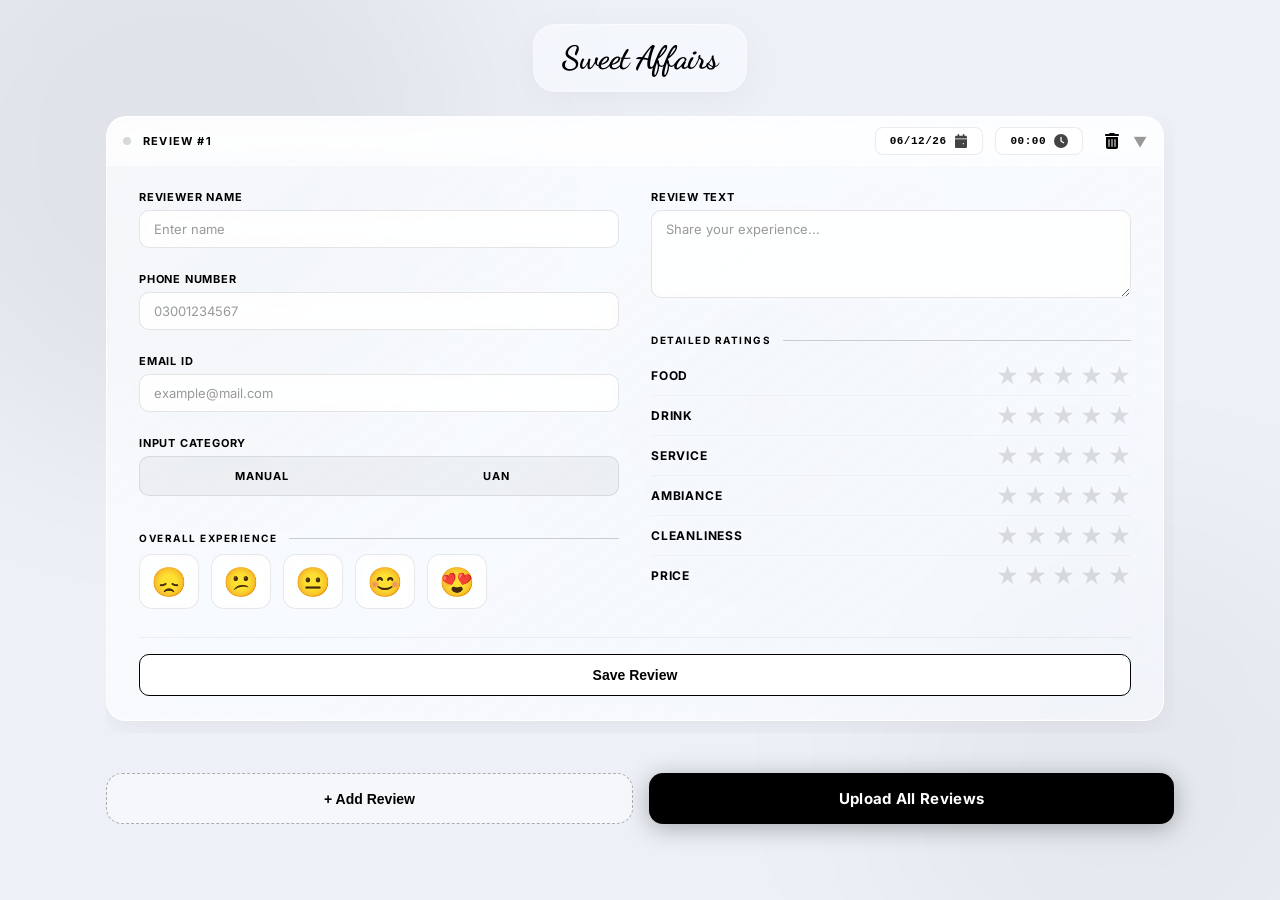
==== app/static/inputform/index.html @ 7439e9b3 "Initial commit: Survey Nexalyze FastAPI application Co-Authored-By: Claude Sonnet 4.6 <noreply@anthr" ====
<!DOCTYPE html>
<html lang="en">

<head>
    <meta charset="UTF-8">
    <meta name="viewport" content="width=device-width, initial-scale=1.0">
    <title>SentiPulse Review Form</title>
    <link rel="preconnect" href="https://fonts.googleapis.com">
    <link rel="preconnect" href="https://fonts.gstatic.com" crossorigin>
    <link
        href="https://fonts.googleapis.com/css2?family=Inter:wght@400;500;600;700;800&family=Dancing+Script:wght@700&display=swap"
        rel="stylesheet">
    <link rel="stylesheet" href="style.css">
    <script src="config.js"></script>
</head>

<body>

    <!-- BACKGROUND ORBS (give the glass cards something to blur over) -->
    <div class="bg-orbs" aria-hidden="true">
        <div class="bg-orb bg-orb--1"></div>
        <div class="bg-orb bg-orb--2"></div>
        <div class="bg-orb bg-orb--3"></div>
    </div>

    <div class="container">

        <!-- LOGO -->
        <div class="logo-section">
            <div class="logo-glass-card">
                <span class="logo-text">Sweet Affairs</span>
            </div>
        </div>

        <!-- REVIEWS WRAPPER -->
        <div id="reviewsWrapper">
            <!-- Review cards are injected here by JS -->
        </div>

        <!-- GLOBAL ACTIONS -->
        <div class="global-actions">
            <button type="button" id="addMoreBtn">+ Add Review</button>
            <button type="button" id="submitAllBtn">Upload All Reviews</button>
        </div>

        <!-- SUCCESS MODAL -->
        <div id="successModal" class="modal">
            <div class="modal-content glass-card">
                <div class="success-icon-wrap">
                    <span class="success-icon">✨</span>
                </div>
                <h3>All Done!</h3>
                <p id="finalStatus">Your reviews have been processed.</p>
                <div class="modal-actions" style="margin-top: 20px;">
                    <button type="button" id="closeSuccess" class="btn-primary">Close Tab</button>
                </div>
            </div>
        </div>

        <!-- DELETE CONFIRMATION MODAL -->
        <div id="deleteModal" class="modal">
            <div class="modal-content glass-card">

                <h3>Delete Review?</h3>
                <p>This action cannot be undone. Are you sure you want to remove this review?</p>
                <div class="modal-actions">
                    <button type="button" id="cancelDelete" class="btn-secondary">Cancel</button>
                    <button type="button" id="confirmDelete" class="btn-danger">Delete</button>
                </div>
            </div>
        </div>

        <!-- UPLOAD CONFIRMATION MODAL -->
        <div id="confirmUploadModal" class="modal">
            <div class="modal-content glass-card">
                <h3>Ready to Upload?</h3>
                <p>Wait! Once uploaded, these reviews cannot be Modified/Deleted. Are you sure you want to proceed?</p>
                <div class="modal-actions">
                    <button type="button" id="cancelUpload" class="btn-secondary">Wait, No</button>
                    <button type="button" id="confirmUpload" class="btn-primary">Yes, Upload</button>
                </div>
            </div>
        </div>

        <!-- EXPORT CHOICE MODAL -->
        <div id="confirmExportModal" class="modal">
            <div class="modal-content glass-card">
                <div class="success-icon-wrap" style="background: rgba(0,0,0,0.03);">
                    <span style="font-size: 32px;">📊</span>
                </div>
                <h3>Export to Excel?</h3>
                <p>Would you like to export these current reviews to an Excel file before finishing?</p>
                <div class="modal-actions">
                    <button type="button" id="skipExport" class="btn-secondary">No, Skip</button>
                    <button type="button" id="proceedWithExport" class="btn-primary">Yes, Export</button>
                </div>
            </div>
        </div>
    </div> <!-- End container -->

    <!-- ERROR MODAL -->
    <div id="errorModal" class="modal">
        <div class="modal-content glass-card">
            <div class="error-icon-wrap">
                <span class="error-icon">✕</span>
            </div>
            <h3>Submission Failed</h3>
            <p id="errorModalMessage">Something went wrong while saving your reviews.</p>
            <div class="modal-actions">
                <button type="button" id="closeError" class="btn-primary">Try Again</button>
            </div>
        </div>
    </div>

    <script src="script.js"></script>
</body>

</html>
---- app/static/inputform/style.css ----
/* ============================================================
   SENTIPULSE REVIEW FORM — GLASSMORPHISM WHITE THEME
   All color accents driven by CSS variables set from config.js
   ============================================================ */

/* ===== CSS VARIABLES (defaults, overridden by config.js) ===== */
:root {
    --primary: #000000;
    --primary-rgb: 0, 0, 0;
}

/* ===== RESET ===== */
* {
    margin: 0;
    padding: 0;
    box-sizing: border-box;
    outline: none;
    /* Remove focus outlines */
    -webkit-tap-highlight-color: transparent;
    /* Remove mobile tap highlight */
}

*:focus {
    outline: none !important;
}

/* ===== BODY ===== */
body {
    background-color: #edf1f7;
    color: #000;
    font-family: 'Inter', 'Segoe UI', -apple-system, sans-serif;
    height: 100vh;
    overflow: hidden;
    padding: 0;
    margin: 0;
    font-size: 14px;
    position: relative;
}

/* ===== BACKGROUND ORBS (liquid glass foundation) ===== */
.bg-orbs {
    position: fixed;
    inset: 0;
    pointer-events: none;
    z-index: 0;
    overflow: hidden;
}

.bg-orb {
    position: absolute;
    border-radius: 50%;
    filter: blur(90px);
}

.bg-orb--1 {
    width: 600px;
    height: 600px;
    top: -150px;
    left: -120px;
    background: rgba(0, 0, 0, 0.05);
}

.bg-orb--2 {
    width: 500px;
    height: 500px;
    bottom: -120px;
    right: -100px;
    background: rgba(0, 0, 0, 0.03);
}

.bg-orb--3 {
    width: 350px;
    height: 350px;
    top: 45%;
    left: 60%;
    transform: translate(-50%, -50%);
    background: rgba(0, 0, 0, 0.02);
}

/* ===== CONTAINER ===== */
.container {
    max-width: 1100px;
    height: 100vh;
    margin: 0 auto;
    position: relative;
    z-index: 1;
    display: flex;
    flex-direction: column;
    padding: 24px 16px;
    box-sizing: border-box;
}

#reviewsWrapper {
    flex: 0 1 auto;
    /* Allow shrink if needed, but don't force grow */
    max-height: calc(100vh - 250px);
    /* Leave space for logo and buttons */
    overflow-y: auto;
    padding-right: 10px;
    margin-bottom: 20px;
    border-radius: 12px;
    /* Custom Scrollbar */
    scrollbar-width: thin;
    scrollbar-color: rgba(var(--primary-rgb), 0.2) transparent;
}

#reviewsWrapper::-webkit-scrollbar {
    width: 6px;
}

#reviewsWrapper::-webkit-scrollbar-track {
    background: transparent;
}

#reviewsWrapper::-webkit-scrollbar-thumb {
    background: rgba(var(--primary-rgb), 0.15);
    border-radius: 10px;
}

#reviewsWrapper::-webkit-scrollbar-thumb:hover {
    background: rgba(var(--primary-rgb), 0.3);
}

/* ===== LOGO ===== */
.logo-section {
    text-align: center;
    margin-bottom: 24px;
    display: flex;
    justify-content: center;
}

.logo-glass-card {
    background: rgba(255, 255, 255, 0.45);
    backdrop-filter: blur(20px) saturate(160%);
    -webkit-backdrop-filter: blur(20px) saturate(160%);
    border: 1px solid rgba(255, 255, 255, 0.4);
    padding: 14px 28px;
    border-radius: 22px;
    display: inline-flex;
    align-items: center;
    justify-content: center;
    box-shadow:
        0 10px 40px rgba(0, 0, 0, 0.04),
        0 2px 8px rgba(0, 0, 0, 0.02);
}

.logo-text {
    font-family: 'Dancing Script', cursive;
    font-size: 32px;
    font-weight: 700;
    color: #000;
    letter-spacing: -0.5px;
    display: block;
    line-height: 1.2;
}

/* ===== PAGE HEADER ===== */
.page-header {
    text-align: center;
    margin-bottom: 32px;
}

.page-restaurant-name {
    font-size: 18px;
    font-weight: 800;
    color: #000;
    letter-spacing: -0.3px;
    margin-bottom: 4px;
}

.page-subtext {
    font-size: 11px;
    color: #000;
    font-weight: 500;
    letter-spacing: 0.4px;
}

/* ===== REVIEW CARD — LIQUID GLASS ===== */
.review-card {
    background: linear-gradient(145deg,
            rgba(255, 255, 255, 0.72) 0%,
            rgba(255, 255, 255, 0.50) 100%);
    backdrop-filter: blur(28px) saturate(180%);
    -webkit-backdrop-filter: blur(28px) saturate(180%);
    border: 1px solid rgba(255, 255, 255, 0.85);
    border-radius: 20px;
    margin-bottom: 12px;
    overflow: hidden;
    transition: border-color 0.3s ease, box-shadow 0.3s ease;
    box-shadow:
        0 8px 32px rgba(0, 0, 0, 0.05),
        0 1px 2px rgba(0, 0, 0, 0.02),
        inset 0 1px 0 rgba(255, 255, 255, 0.8),
        inset 0 -1px 0 rgba(255, 255, 255, 0.2);
}

.review-card:hover {
    border-color: rgba(var(--primary-rgb), 0.35);
    box-shadow:
        0 12px 48px rgba(0, 0, 0, 0.11),
        0 2px 8px rgba(0, 0, 0, 0.05),
        inset 0 1px 0 rgba(255, 255, 255, 1),
        inset 0 -1px 0 rgba(255, 255, 255, 0.4);
}

.review-card.completed {
    border-color: rgba(var(--primary-rgb), 0.28);
}

.review-card.has-error {
    border-color: rgba(239, 68, 68, 0.40) !important;
    box-shadow:
        0 8px 32px rgba(239, 68, 68, 0.08),
        0 2px 8px rgba(0, 0, 0, 0.05),
        inset 0 1px 0 rgba(255, 255, 255, 1) !important;
}

/* ===== CARD HEADER ===== */
.card-header {
    display: flex;
    justify-content: space-between;
    align-items: center;
    padding: 10px 16px;
    cursor: pointer;
    background: rgba(255, 255, 255, 0.35);
    border-bottom: 1px solid rgba(255, 255, 255, 0.55);
    user-select: none;
    backdrop-filter: blur(12px);
    -webkit-backdrop-filter: blur(12px);
    white-space: nowrap;
    /* Prevent items from wrapping to new lines */
    gap: 8px;
}

.header-right {
    display: flex;
    align-items: center;
    gap: 8px;
    flex-shrink: 0;
}

.btn-delete {
    background: none;
    border: none;
    font-size: 16px;
    cursor: pointer;
    padding: 6px;
    border-radius: 8px;
    transition: all 0.2s ease;
    opacity: 1;
    display: flex;
    align-items: center;
    justify-content: center;
}

.btn-delete:hover {
    background: rgba(0, 0, 0, 0.05);
    transform: scale(1.1);
}

/* Custom SVG-like Bin Icon */
.btn-delete::before {
    content: "";
    width: 14px;
    height: 16px;
    background-color: currentColor;
    mask: url("data:image/svg+xml,%3Csvg xmlns='http://www.w3.org/2000/svg' viewBox='0 0 448 512'%3E%3Cpath d='M135.2 17.7C140.6 6.8 151.7 0 163.8 0H284.2c12.1 0 23.2 6.8 28.6 17.7L320 32h96c17.7 0 32 14.3 32 32s-14.3 32-32 32H32C14.3 96 0 81.7 0 64S14.3 32 32 32h96l7.2-14.3zM32 128H416V448c0 35.3-28.7 64-64 64H96c-35.3 0-64-28.7-64-64V128zm96 64c-8.8 0-16 7.2-16 16V432c0 8.8 7.2 16 16 16s16-7.2 16-16V208c0-8.8-7.2-16-16-16zm96 0c-8.8 0-16 7.2-16 16V432c0 8.8 7.2 16 16 16s16-7.2 16-16V208c0-8.8-7.2-16-16-16zm96 0c-8.8 0-16 7.2-16 16V432c0 8.8 7.2 16 16 16s16-7.2 16-16V208c0-8.8-7.2-16-16-16z'/%3E%3C/svg%3E") no-repeat center;
    -webkit-mask: url("data:image/svg+xml,%3Csvg xmlns='http://www.w3.org/2000/svg' viewBox='0 0 448 512'%3E%3Cpath d='M135.2 17.7C140.6 6.8 151.7 0 163.8 0H284.2c12.1 0 23.2 6.8 28.6 17.7L320 32h96c17.7 0 32 14.3 32 32s-14.3 32-32 32H32C14.3 96 0 81.7 0 64S14.3 32 32 32h96l7.2-14.3zM32 128H416V448c0 35.3-28.7 64-64 64H96c-35.3 0-64-28.7-64-64V128zm96 64c-8.8 0-16 7.2-16 16V432c0 8.8 7.2 16 16 16s16-7.2 16-16V208c0-8.8-7.2-16-16-16zm96 0c-8.8 0-16 7.2-16 16V432c0 8.8 7.2 16 16 16s16-7.2 16-16V208c0-8.8-7.2-16-16-16zm96 0c-8.8 0-16 7.2-16 16V432c0 8.8 7.2 16 16 16s16-7.2 16-16V208c0-8.8-7.2-16-16-16z'/%3E%3C/svg%3E") no-repeat center;
}

.header-left {
    display: flex;
    align-items: center;
    gap: 12px;
}

.status-indicator {
    width: 8px;
    height: 8px;
    border-radius: 50%;
    background: rgba(0, 0, 0, 0.15);
    flex-shrink: 0;
    transition: background 0.3s ease, box-shadow 0.3s ease;
}

/* Removed orange status indicator logic as requested */

.review-card.completed .status-indicator {
    background: var(--primary);
    box-shadow: 0 0 10px rgba(var(--primary-rgb), 0.55);
}

.review-card.has-error .status-indicator {
    background: #ef4444;
    box-shadow: 0 0 8px rgba(239, 68, 68, 0.5);
}

.review-label {
    font-size: 11px;
    font-weight: 700;
    color: #000;
    letter-spacing: 1.2px;
    text-transform: uppercase;
}

.review-card.completed .review-label {
    color: rgba(0, 0, 0, 0.75);
}

.toggle-icon {
    font-size: 14px;
    color: rgba(0, 0, 0, 0.4);
    transition: transform 0.3s ease;
    flex-shrink: 0;
}

.review-card.collapsed .toggle-icon {
    transform: rotate(-90deg);
}

/* ===== DATE & TIME PICKERS IN HEADER ===== */
.review-date-container,
.review-time-container {
    position: relative;
    background: rgba(255, 255, 255, 0.60);
    border: 1px solid rgba(0, 0, 0, 0.08);
    border-radius: 8px;
    padding: 6px 14px;
    /* Increased padding slightly for better fit */
    display: flex;
    align-items: center;
    gap: 8px;
    cursor: pointer;
    transition: all 0.2s ease;
    backdrop-filter: blur(8px);
    -webkit-backdrop-filter: blur(8px);
    width: fit-content;
    /* Let it grow */
    min-width: max-content;
    /* Don't let it shrink below content size */
    flex-shrink: 0;
    /* Never shrink these */
}

.date-display,
.time-display {
    display: flex;
    align-items: center;
    gap: 8px;
}

.review-date-container {
    margin-left: auto;
    margin-right: 4px;
    flex-shrink: 0;
}

.review-time-container {
    margin-right: 8px;
    flex-shrink: 0;
}

.review-date-container:hover,
.review-time-container:hover {
    border-color: rgba(var(--primary-rgb), 0.45);
    background: rgba(255, 255, 255, 0.85);
}

.date-text,
.time-text {
    font-size: 11px;
    font-weight: 700;
    color: #000;
    letter-spacing: 0.5px;
    font-family: 'Courier New', Courier, monospace;
}

.calendar-icon,
.clock-icon {
    width: 14px;
    height: 14px;
    display: flex;
    align-items: center;
    justify-content: center;
    color: #444;
}

.calendar-icon::before {
    content: "";
    width: 100%;
    height: 100%;
    background-color: currentColor;
    mask: url("data:image/svg+xml,%3Csvg xmlns='http://www.w3.org/2000/svg' viewBox='0 0 448 512'%3E%3Cpath d='M128 0c17.7 0 32 14.3 32 32V64H288V32c0-17.7 14.3-32 32-32s32 14.3 32 32V64h48c26.5 0 48 21.5 48 48v48H0V112C0 85.5 21.5 64 48 64H96V32c0-17.7 14.3-32 32-32zM0 192H448V464c0 26.5-21.5 48-48 48H48c-26.5 0-48-21.5-48-48V192zM312 376c13.3 0 24-10.7 24-24s-10.7-24-24-24s-24 10.7-24 24s10.7 24 24 24z'/%3E%3C/svg%3E") no-repeat center;
    -webkit-mask: url("data:image/svg+xml,%3Csvg xmlns='http://www.w3.org/2000/svg' viewBox='0 0 448 512'%3E%3Cpath d='M128 0c17.7 0 32 14.3 32 32V64H288V32c0-17.7 14.3-32 32-32s32 14.3 32 32V64h48c26.5 0 48 21.5 48 48v48H0V112C0 85.5 21.5 64 48 64H96V32c0-17.7 14.3-32 32-32zM0 192H448V464c0 26.5-21.5 48-48 48H48c-26.5 0-48-21.5-48-48V192zM312 376c13.3 0 24-10.7 24-24s-10.7-24-24-24s-24 10.7-24 24s10.7 24 24 24z'/%3E%3C/svg%3E") no-repeat center;
}

.clock-icon::before {
    content: "";
    width: 100%;
    height: 100%;
    background-color: currentColor;
    mask: url("data:image/svg+xml,%3Csvg xmlns='http://www.w3.org/2000/svg' viewBox='0 0 512 512'%3E%3Cpath d='M256 0a256 256 0 1 1 0 512A256 256 0 1 1 256 0zM232 120V256c0 8 4 15.5 10.7 20l96 64c11 7.4 25.9 4.4 33.3-6.7s4.4-25.9-6.7-33.3L280 243.2V120c0-13.3-10.7-24-24-24s-24 10.7-24 24z'/%3E%3C/svg%3E") no-repeat center;
    -webkit-mask: url("data:image/svg+xml,%3Csvg xmlns='http://www.w3.org/2000/svg' viewBox='0 0 512 512'%3E%3Cpath d='M256 0a256 256 0 1 1 0 512A256 256 0 1 1 256 0zM232 120V256c0 8 4 15.5 10.7 20l96 64c11 7.4 25.9 4.4 33.3-6.7s4.4-25.9-6.7-33.3L280 243.2V120c0-13.3-10.7-24-24-24s-24 10.7-24 24z'/%3E%3C/svg%3E") no-repeat center;
}

.date-input,
.time-input {
    position: absolute;
    top: 0;
    left: 0;
    width: 100%;
    height: 100%;
    opacity: 0;
    cursor: pointer;
    appearance: none;
    -webkit-appearance: none;
}

.date-input::-webkit-calendar-picker-indicator,
.time-input::-webkit-calendar-picker-indicator {
    position: absolute;
    top: 0;
    right: 0;
    width: 100%;
    height: 100%;
    margin: 0;
    padding: 0;
    cursor: pointer;
}

/* ===== CARD BODY ===== */
.card-body {
    padding: 24px 32px;
    max-height: 2000px;
    opacity: 1;
    transition: max-height 0.4s cubic-bezier(0, 1, 0, 1), opacity 0.3s ease;
}

.card-columns {
    display: grid;
    grid-template-columns: 1fr 1fr;
    gap: 32px;
    align-items: start;
}

.column-left,
.column-right {
    display: flex;
    flex-direction: column;
}

.review-card.collapsed .card-body {
    max-height: 0;
    opacity: 0;
    padding: 0 24px;
    pointer-events: none;
}

/* ===== FORM ELEMENTS ===== */
.form-row {
    display: flex;
    flex-direction: column;
    gap: 6px;
    margin-bottom: 24px;
}

.form-row label {
    font-size: 11px;
    color: #000;
    font-weight: 700;
    text-transform: uppercase;
    letter-spacing: 0.8px;
}

.form-row input,
.form-row textarea {
    background: rgba(255, 255, 255, 0.70);
    border: 1px solid rgba(0, 0, 0, 0.10);
    border-radius: 10px;
    padding: 10px 14px;
    color: #111827;
    font-size: 13px;
    font-family: 'Inter', 'Segoe UI', sans-serif;
    outline: none;
    width: 100%;
    transition: border-color 0.2s ease, background 0.2s ease, box-shadow 0.2s ease;
    backdrop-filter: blur(8px);
    -webkit-backdrop-filter: blur(8px);
}

.form-row input:focus,
.form-row textarea:focus {
    border-color: var(--primary);
    background: rgba(255, 255, 255, 0.95);
}

.form-row input::placeholder,
.form-row textarea::placeholder {
    color: #999;
}

/* ===== CATEGORY TOGGLE ===== */
.category-toggle {
    display: flex;
    background: rgba(0, 0, 0, 0.04);
    padding: 4px;
    border-radius: 10px;
    border: 1px solid rgba(0, 0, 0, 0.09);
}

.toggle-option {
    flex: 1;
    text-align: center;
    padding: 8px;
    font-size: 11px;
    font-weight: 700;
    color: #000;
    cursor: pointer;
    border-radius: 7px;
    transition: all 0.2s ease;
    text-transform: uppercase;
    letter-spacing: 1px;
}

.toggle-option.active {
    background: rgba(0, 0, 0, 0.9);
    color: #ffffff;
    box-shadow: 0 4px 12px rgba(0, 0, 0, 0.15);
}

textarea {
    min-height: 88px;
    resize: vertical;
}

/* ===== SECTION DIVIDERS ===== */
.section-divider {
    font-size: 10px;
    font-weight: 700;
    color: #000;
    text-transform: uppercase;
    letter-spacing: 1.5px;
    margin: 12px 0 10px;
    display: flex;
    align-items: center;
    gap: 12px;
}

.section-divider::after {
    content: "";
    flex: 1;
    height: 1px;
    background: rgba(var(--primary-rgb), 0.18);
}

/* ===== EMOJI RATING ===== */
.emoji-row {
    display: flex;
    gap: 12px;
    margin-bottom: 12px;
    justify-content: flex-start;
}

.emoji-btn {
    width: 60px;
    height: 55px;
    font-size: 1.8rem;
    background: rgba(255, 255, 255, 0.65);
    border: 1px solid rgba(0, 0, 0, 0.09);
    border-radius: 13px;
    cursor: pointer;
    transition: all 0.2s ease;
    backdrop-filter: blur(8px);
    -webkit-backdrop-filter: blur(8px);
    display: flex;
    align-items: center;
    justify-content: center;
}

.emoji-btn:hover {
    background: rgba(255, 255, 255, 0.90);
    border-color: rgba(0, 0, 0, 0.15);
    transform: translateY(-3px);
    box-shadow: 0 6px 20px rgba(0, 0, 0, 0.08);
}

.emoji-btn.selected {
    background: #ffffff;
    border-color: #000;
    box-shadow: 0 8px 20px rgba(0, 0, 0, 0.1);
    transform: scale(1.15) translateY(-2px);
}

/* ===== STAR RATING ===== */
.rating-row {
    display: flex;
    justify-content: space-between;
    align-items: center;
    padding: 6px 0;
    border-bottom: 1px solid rgba(0, 0, 0, 0.03);
}

.rating-row:last-child {
    border-bottom: none;
}

.rating-row label {
    font-size: 12px;
    color: #000;
    font-weight: 700;
    text-transform: uppercase;
    letter-spacing: 0.8px;
}

.star-rating {
    display: flex;
    gap: 5px;
    user-select: none;
    -webkit-user-select: none;
    outline: none;
}

.star {
    font-size: 1.4rem;
    color: rgba(0, 0, 0, 0.12);
    cursor: pointer;
    transition: color 0.12s ease, transform 0.1s ease;
}

.star:hover {
    transform: scale(1.15);
}

.star {
    user-select: none;
    -webkit-user-select: none;
}

.star.selected {
    color: #000;
    /* Removed yellow shadow for black theme */
}

/* ===== CARD ACTIONS ===== */
.card-actions {
    margin-top: 16px;
    padding-top: 16px;
    border-top: 1px solid rgba(0, 0, 0, 0.05);
}

.btn-action {
    width: 100%;
    border-radius: 10px;
    padding: 12px;
    font-size: 14px;
    font-weight: 700;
    cursor: pointer;
    transition: all 0.2s ease;
    border: 1px solid transparent;
}

.btn-action.btn-save {
    background: #ffffff;
    color: #000000;
    border: 1.5px solid #000000;
}

.btn-action.btn-save:hover {
    background: #f9fafb;
}

.btn-action.btn-edit {
    background: #ffffff !important;
    /* Force white background */
    color: #000000 !important;
    /* Force black text */
    border: 1.5px solid #000000 !important;
    opacity: 1 !important;
    /* Ensure it's not faded */
}

.btn-action.btn-edit:hover {
    background: #f9fafb !important;
    transform: translateY(-1px);
}

.btn-save:disabled,
.btn-edit:disabled {
    background: rgba(0, 0, 0, 0.05);
    color: rgba(0, 0, 0, 0.2);
    border-color: transparent;
    cursor: not-allowed;
    pointer-events: none;
}

/* Locked card state visual cues - Targeted Grey Out */
.review-card.locked {
    background: rgba(255, 255, 255, 0.45);
}

/* 1. Labels, Headers, and Dividers remain Vivid Black */
.review-card.locked .form-row label,
.review-card.locked .rating-row label,
.review-card.locked .section-divider,
.review-card.locked .card-header,
.review-card.locked .card-actions {
    color: #000 !important;
    opacity: 1 !important;
    filter: none !important;
}

/* 2. Grey out the actual user inputs/selections ONLY */
.review-card.locked input,
.review-card.locked textarea {
    color: #888 !important;
    /* Grey text for entries */
    background: rgba(0, 0, 0, 0.02) !important;
    border-color: rgba(0, 0, 0, 0.05) !important;
}

/* 3. Grey out emojis and stars */
.review-card.locked .emoji-btn,
.review-card.locked .star {
    filter: grayscale(1) !important;
    opacity: 0.2;
    pointer-events: none;
}

.review-card.locked .emoji-btn.selected,
.review-card.locked .star.selected {
    opacity: 0.7;
    color: #666 !important;
    /* Grey for selection */
}

/* Ensure header icons and text stay black */
.review-card.locked .review-label,
.review-card.locked .date-text,
.review-card.locked .time-text,
.review-card.locked .toggle-icon,
.review-card.locked .btn-delete {
    color: #000 !important;
    opacity: 1 !important;
}

/* ===== GLOBAL ACTION BUTTONS ===== */
.global-actions {
    display: flex;
    gap: 16px;
    margin: 20px 0 10px 0;
    /* Added top margin for better spacing below cards */
    flex-shrink: 0;
}

#addMoreBtn {
    flex: 1;
    background: rgba(255, 255, 255, 0.45);
    color: #000000;
    border: 1.5px dashed rgba(0, 0, 0, 0.3);
    border-radius: 16px;
    padding: 16px;
    font-weight: 700;
    font-size: 14px;
    cursor: pointer;
    transition: all 0.3s ease;
    backdrop-filter: blur(10px);
    -webkit-backdrop-filter: blur(10px);
}

#addMoreBtn:hover {
    background: rgba(255, 255, 255, 0.7);
    border-color: rgba(0, 0, 0, 0.6);
    box-shadow: 0 6px 20px rgba(0, 0, 0, 0.05);
}

#exportExcelBtn {
    flex: 1;
    background: #ffffff;
    color: #000000;
    border: 1.5px solid #000000;
    border-radius: 16px;
    padding: 16px;
    font-weight: 700;
    font-size: 14px;
    cursor: pointer;
    transition: all 0.3s ease;
    backdrop-filter: blur(10px);
    -webkit-backdrop-filter: blur(10px);
}

#exportExcelBtn:hover {
    background: #f9fafb;
    box-shadow: 0 6px 20px rgba(0, 0, 0, 0.05);
    transform: translateY(-1px);
}

#submitAllBtn {
    flex: 1;
    background: var(--primary);
    color: #ffffff;
    border: none;
    border-radius: 14px;
    padding: 16px;
    font-size: 15px;
    font-weight: 700;
    font-family: 'Inter', 'Segoe UI', sans-serif;
    cursor: pointer;
    transition: filter 0.2s ease, transform 0.2s ease, box-shadow 0.2s ease;
    letter-spacing: 0.3px;
    box-shadow: 0 4px 24px rgba(var(--primary-rgb), 0.30);
}

#submitAllBtn:hover {
    filter: brightness(1.08);
    transform: translateY(-2px);
    box-shadow: 0 10px 36px rgba(var(--primary-rgb), 0.38);
}

#submitAllBtn:disabled {
    background: rgba(0, 0, 0, 0.10);
    color: rgba(0, 0, 0, 0.28);
    cursor: not-allowed;
    transform: none;
    filter: none;
    box-shadow: none;
}

/* ===== SUCCESS MESSAGE ===== */
.success-message {
    position: fixed;
    bottom: 30px;
    left: 50%;
    transform: translateX(-50%) translateY(100px);
    background: var(--primary);
    color: #ffffff;
    padding: 14px 28px;
    border-radius: 40px;
    font-weight: 700;
    font-family: 'Inter', 'Segoe UI', sans-serif;
    z-index: 1000;
    transition: transform 0.5s cubic-bezier(0.175, 0.885, 0.32, 1.275);
    box-shadow: 0 10px 40px rgba(var(--primary-rgb), 0.35);
    letter-spacing: 0.3px;
}

.success-message.show {
    transform: translateX(-50%) translateY(0);
}

/* ===== ERROR STATES ===== */
.form-row.error input,
.form-row.error textarea,
.form-row.error .category-toggle {
    border-color: rgba(239, 68, 68, 0.55) !important;
    background-color: rgba(239, 68, 68, 0.04) !important;
}

.field-error {
    grid-column: 2;
    color: #ff4d4d;
    font-size: 0.75rem;
    margin-top: 8px;
    /* Increased distance from the box */
    display: none;
    font-weight: 500;
    animation: fadeIn 0.3s ease;
}

.form-row.error .field-error {
    display: block;
}

@keyframes shake {

    0%,
    100% {
        transform: translateX(0);
    }

    10%,
    30%,
    50%,
    70%,
    90% {
        transform: translateX(-5px);
    }

    20%,
    40%,
    60%,
    80% {
        transform: translateX(5px);
    }
}

.shake {
    animation: shake 0.5s cubic-bezier(.36, .07, .19, .97) both;
}

/* ===== RESPONSIVE ===== */
@media (max-width: 480px) {
    .field-error {
        grid-column: 1;
        margin-top: -2px;
    }

    .card-columns {
        grid-template-columns: 1fr;
        gap: 0;
    }

    .container {
        max-width: 620px;
    }

    .form-row,
    .rating-row {
        flex-direction: column;
        align-items: flex-start;
        gap: 8px;
    }

    .rating-row {
        padding: 12px 0;
    }

    body {
        padding: 20px 12px 36px;
    }

    .card-body {
        padding: 20px;
    }

    .bg-orb--1 {
        width: 350px;
        height: 350px;
    }

    .bg-orb--2 {
        width: 300px;
        height: 300px;
    }

    .bg-orb--3 {
        width: 200px;
        height: 200px;
    }
}

/* ===== CUSTOM MODAL (Glassmorphism) ===== */
.modal {
    display: none;
    position: fixed;
    z-index: 2000;
    inset: 0;
    background: rgba(0, 0, 0, 0.4);
    backdrop-filter: blur(4px);
    -webkit-backdrop-filter: blur(4px);
    align-items: center;
    justify-content: center;
    padding: 20px;
    opacity: 0;
    transition: opacity 0.3s ease;
}

.modal.show {
    display: flex;
    opacity: 1;
}

.modal-content {
    background: rgba(255, 255, 255, 0.75);
    backdrop-filter: blur(24px) saturate(180%);
    -webkit-backdrop-filter: blur(24px) saturate(180%);
    border: 1px solid rgba(255, 255, 255, 0.8);
    border-radius: 24px;
    padding: 32px;
    width: 100%;
    max-width: 400px;
    text-align: center;
    box-shadow: 0 20px 60px rgba(0, 0, 0, 0.15);
    transform: translateY(20px);
    transition: transform 0.3s cubic-bezier(0.175, 0.885, 0.32, 1.275);
}

.modal.show .modal-content {
    transform: translateY(0);
}

.modal-content h3 {
    font-size: 20px;
    font-weight: 800;
    margin-bottom: 12px;
    color: #000;
}

.modal-content p {
    font-size: 14px;
    color: #000;
    line-height: 1.6;
    margin-bottom: 28px;
}

.modal-actions {
    display: flex;
    gap: 12px;
}

.modal-actions button {
    flex: 1;
    padding: 14px;
    border-radius: 12px;
    font-weight: 700;
    font-size: 14px;
    cursor: pointer;
    transition: all 0.2s ease;
    border: none;
}

.modal-actions .btn-secondary {
    background: rgba(0, 0, 0, 0.05);
    color: #444;
}

.modal-actions .btn-secondary:hover {
    background: rgba(0, 0, 0, 0.1);
}

.modal-actions .btn-danger:hover {
    filter: brightness(1.2);
    transform: translateY(-2px);
}

.modal-actions .btn-primary {
    background: #000;
    color: #fff;
    box-shadow: 0 4px 12px rgba(0, 0, 0, 0.15);
}

.modal-actions .btn-primary:hover {
    transform: translateY(-2px);
    box-shadow: 0 6px 20px rgba(0, 0, 0, 0.2);
}

/* Success Checkmark Animation */
.success-icon-wrap {
    width: 64px;
    height: 64px;
    background: rgba(0, 0, 0, 0.05);
    border-radius: 50%;
    margin: 0 auto 20px;
    display: flex;
    align-items: center;
    justify-content: center;
}

.success-icon {
    font-size: 32px;
    color: #000;
    animation: scaleIn 0.5s cubic-bezier(0.175, 0.885, 0.32, 1.275);
}

@keyframes scaleIn {
    0% {
        transform: scale(0);
        opacity: 0;
    }

    100% {
        transform: scale(1);
        opacity: 1;
    }
}

.error-icon-wrap {
    width: 64px;
    height: 64px;
    background: rgba(0, 0, 0, 0.05);
    border-radius: 50%;
    margin: 0 auto 20px;
    display: flex;
    align-items: center;
    justify-content: center;
}

.error-icon {
    font-size: 32px;
    color: #000;
    animation: scaleIn 0.5s cubic-bezier(0.175, 0.885, 0.32, 1.275);
}
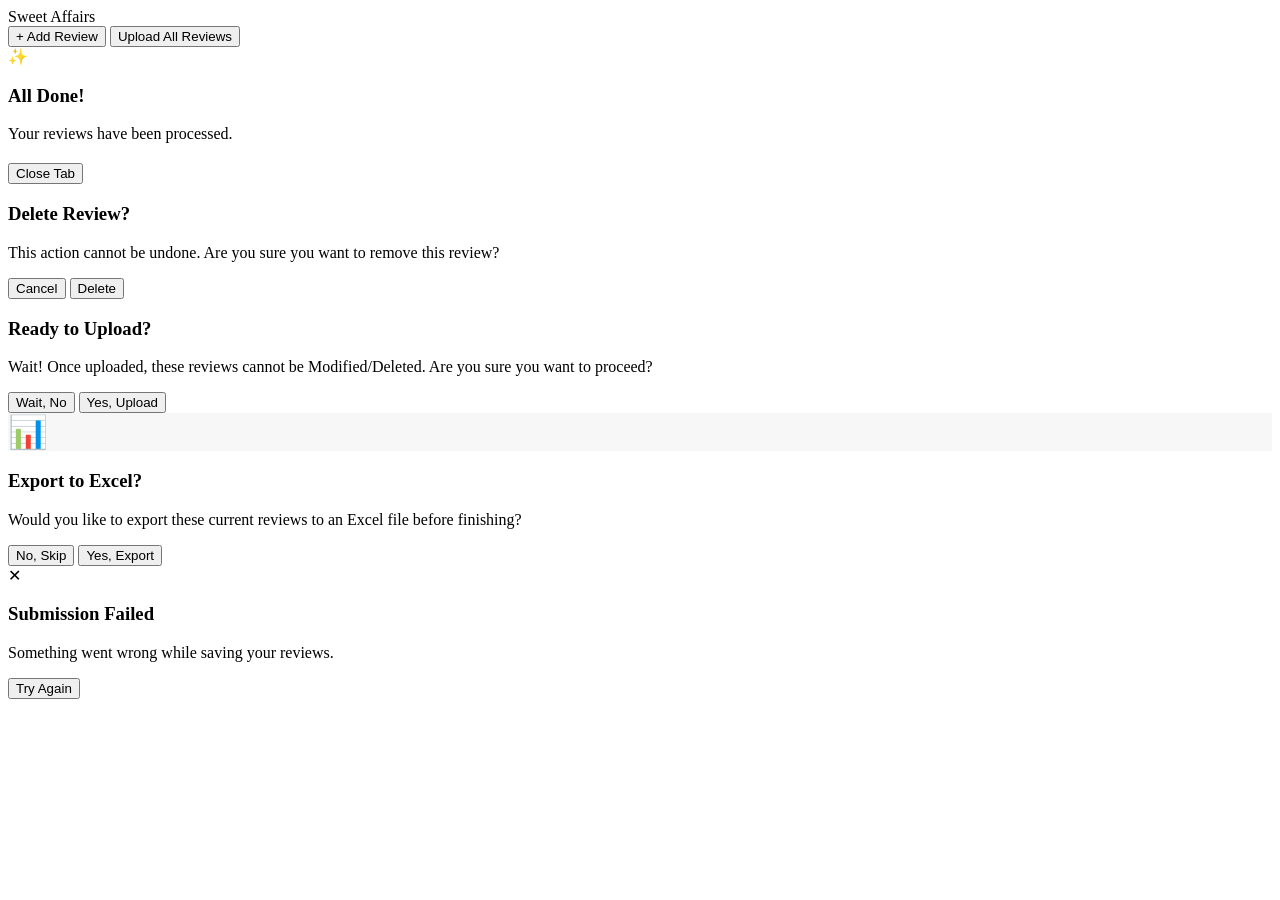
==== commit d0c9a2d7: "feat: mobile-friendly UI, QR form, and QR code generator - Input form: two-tab mobile layout (Info /" ====
--- a/app/static/inputform/index.html
+++ b/app/static/inputform/index.html
@@ -10,8 +10,8 @@
     <link
         href="https://fonts.googleapis.com/css2?family=Inter:wght@400;500;600;700;800&family=Dancing+Script:wght@700&display=swap"
         rel="stylesheet">
-    <link rel="stylesheet" href="style.css">
-    <script src="config.js"></script>
+    <link rel="stylesheet" href="/static/inputform/style.css">
+    <script src="/static/inputform/config.js"></script>
 </head>
 
 <body>
@@ -28,8 +28,9 @@
         <!-- LOGO -->
         <div class="logo-section">
             <div class="logo-glass-card">
-                <span class="logo-text">Sweet Affairs</span>
+                <span class="logo-text" id="brandNameDisplay">Sweet Affairs</span>
             </div>
+            <div class="branch-address-display" id="branchAddressDisplay"></div>
         </div>
 
         <!-- REVIEWS WRAPPER -->
@@ -112,7 +113,7 @@
         </div>
     </div>
 
-    <script src="script.js"></script>
+    <script src="/static/inputform/script.js"></script>
 </body>
 
 </html>
